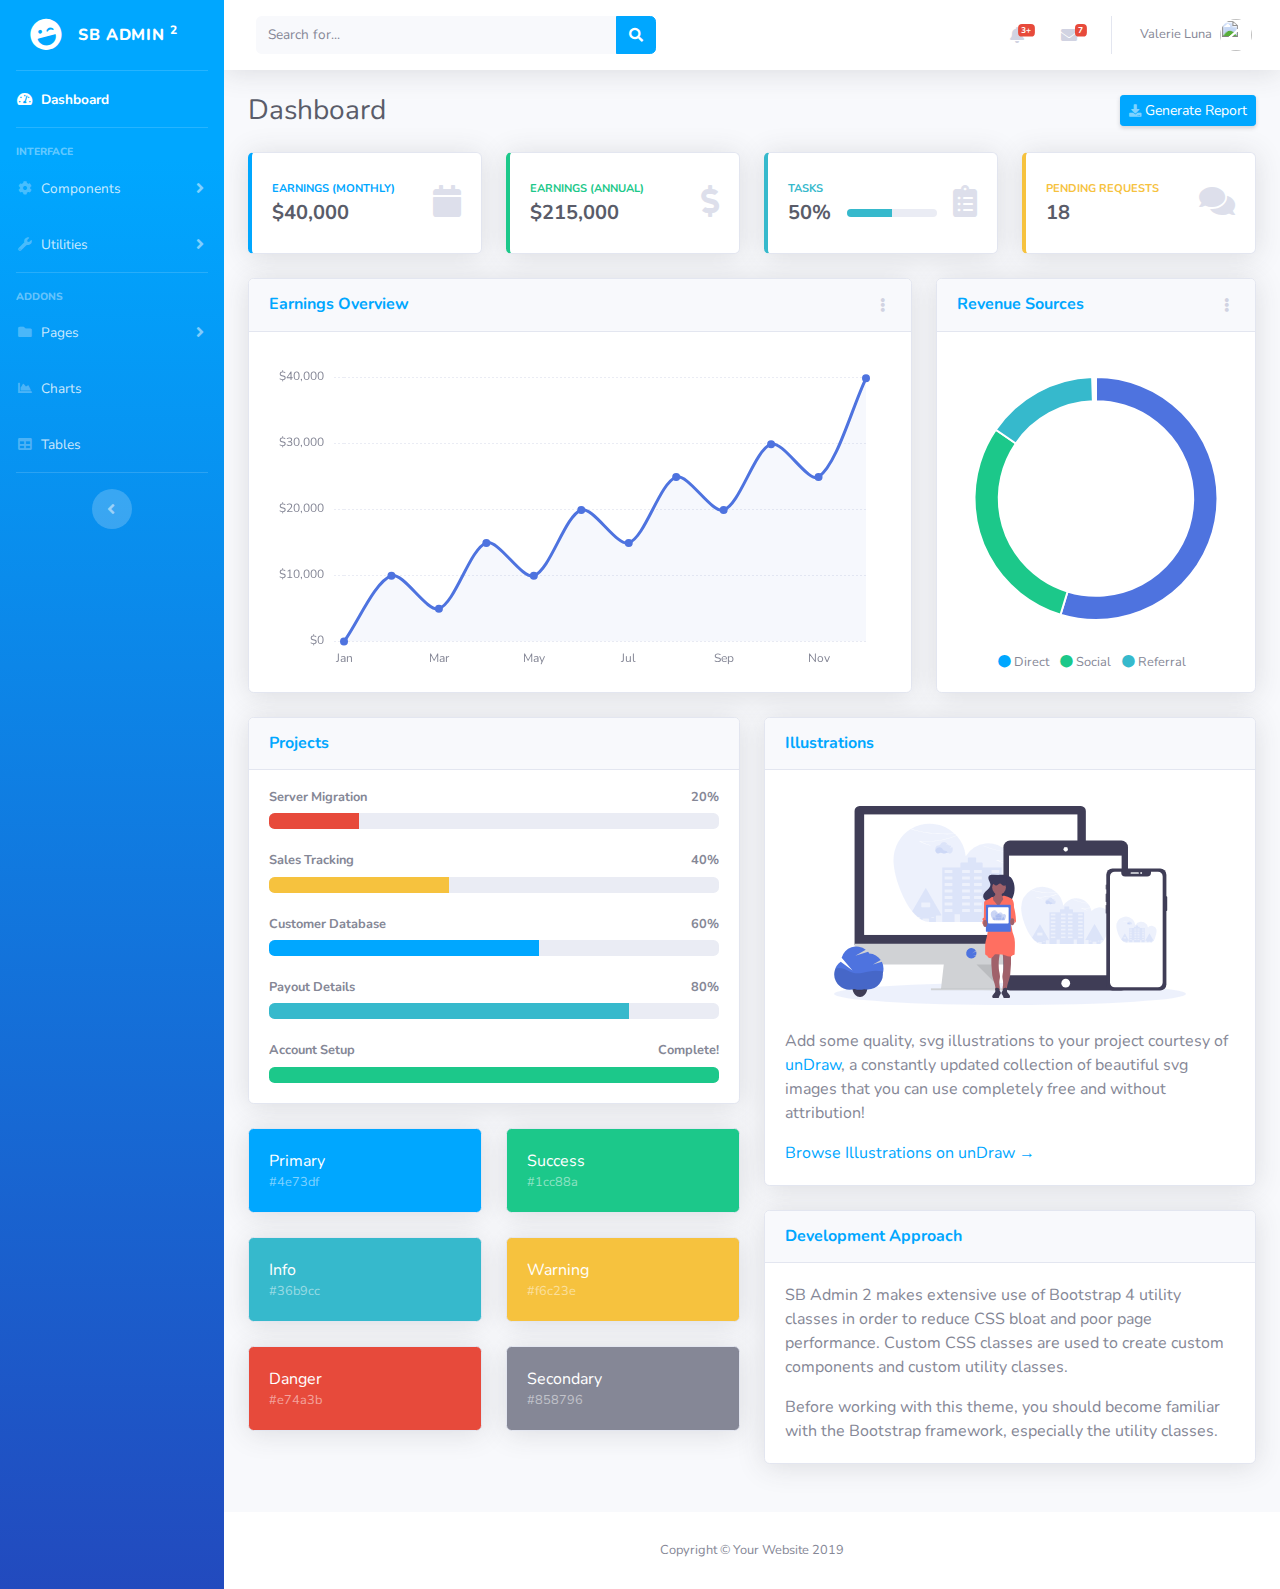
==== index.html @ bc983e1f "Proyecto inicial" ====
<!DOCTYPE html>
<html lang="en">

<head>

  <meta charset="utf-8">
  <meta http-equiv="X-UA-Compatible" content="IE=edge">
  <meta name="viewport" content="width=device-width, initial-scale=1, shrink-to-fit=no">
  <meta name="description" content="">
  <meta name="author" content="">

  <title>SB Admin 2 - Dashboard</title>

  <!-- Custom fonts for this template-->
  <link href="vendor/fontawesome-free/css/all.min.css" rel="stylesheet" type="text/css">
  <link href="https://fonts.googleapis.com/css?family=Nunito:200,200i,300,300i,400,400i,600,600i,700,700i,800,800i,900,900i" rel="stylesheet">

  <!-- Custom styles for this template-->
  <link href="css/sb-admin-2.min.css" rel="stylesheet">

</head>

<body id="page-top">

  <!-- Page Wrapper -->
  <div id="wrapper">

    <!-- Sidebar -->
    <ul class="navbar-nav bg-gradient-primary sidebar sidebar-dark accordion" id="accordionSidebar">

      <!-- Sidebar - Brand -->
      <a class="sidebar-brand d-flex align-items-center justify-content-center" href="index.html">
        <div class="sidebar-brand-icon rotate-n-15">
          <i class="fas fa-laugh-wink"></i>
        </div>
        <div class="sidebar-brand-text mx-3">SB Admin <sup>2</sup></div>
      </a>

      <!-- Divider -->
      <hr class="sidebar-divider my-0">

      <!-- Nav Item - Dashboard -->
      <li class="nav-item active">
        <a class="nav-link" href="index.html">
          <i class="fas fa-fw fa-tachometer-alt"></i>
          <span>Dashboard</span></a>
      </li>

      <!-- Divider -->
      <hr class="sidebar-divider">

      <!-- Heading -->
      <div class="sidebar-heading">
        Interface
      </div>

      <!-- Nav Item - Pages Collapse Menu -->
      <li class="nav-item">
        <a class="nav-link collapsed" href="#" data-toggle="collapse" data-target="#collapseTwo" aria-expanded="true" aria-controls="collapseTwo">
          <i class="fas fa-fw fa-cog"></i>
          <span>Components</span>
        </a>
        <div id="collapseTwo" class="collapse" aria-labelledby="headingTwo" data-parent="#accordionSidebar">
          <div class="bg-white py-2 collapse-inner rounded">
            <h6 class="collapse-header">Custom Components:</h6>
            <a class="collapse-item" href="buttons.html">Buttons</a>
            <a class="collapse-item" href="cards.html">Cards</a>
          </div>
        </div>
      </li>

      <!-- Nav Item - Utilities Collapse Menu -->
      <li class="nav-item">
        <a class="nav-link collapsed" href="#" data-toggle="collapse" data-target="#collapseUtilities" aria-expanded="true" aria-controls="collapseUtilities">
          <i class="fas fa-fw fa-wrench"></i>
          <span>Utilities</span>
        </a>
        <div id="collapseUtilities" class="collapse" aria-labelledby="headingUtilities" data-parent="#accordionSidebar">
          <div class="bg-white py-2 collapse-inner rounded">
            <h6 class="collapse-header">Custom Utilities:</h6>
            <a class="collapse-item" href="utilities-color.html">Colors</a>
            <a class="collapse-item" href="utilities-border.html">Borders</a>
            <a class="collapse-item" href="utilities-animation.html">Animations</a>
            <a class="collapse-item" href="utilities-other.html">Other</a>
          </div>
        </div>
      </li>

      <!-- Divider -->
      <hr class="sidebar-divider">

      <!-- Heading -->
      <div class="sidebar-heading">
        Addons
      </div>

      <!-- Nav Item - Pages Collapse Menu -->
      <li class="nav-item">
        <a class="nav-link collapsed" href="#" data-toggle="collapse" data-target="#collapsePages" aria-expanded="true" aria-controls="collapsePages">
          <i class="fas fa-fw fa-folder"></i>
          <span>Pages</span>
        </a>
        <div id="collapsePages" class="collapse" aria-labelledby="headingPages" data-parent="#accordionSidebar">
          <div class="bg-white py-2 collapse-inner rounded">
            <h6 class="collapse-header">Login Screens:</h6>
            <a class="collapse-item" href="login.html">Login</a>
            <a class="collapse-item" href="register.html">Register</a>
            <a class="collapse-item" href="forgot-password.html">Forgot Password</a>
            <div class="collapse-divider"></div>
            <h6 class="collapse-header">Other Pages:</h6>
            <a class="collapse-item" href="404.html">404 Page</a>
            <a class="collapse-item" href="blank.html">Blank Page</a>
          </div>
        </div>
      </li>

      <!-- Nav Item - Charts -->
      <li class="nav-item">
        <a class="nav-link" href="charts.html">
          <i class="fas fa-fw fa-chart-area"></i>
          <span>Charts</span></a>
      </li>

      <!-- Nav Item - Tables -->
      <li class="nav-item">
        <a class="nav-link" href="tables.html">
          <i class="fas fa-fw fa-table"></i>
          <span>Tables</span></a>
      </li>

      <!-- Divider -->
      <hr class="sidebar-divider d-none d-md-block">

      <!-- Sidebar Toggler (Sidebar) -->
      <div class="text-center d-none d-md-inline">
        <button class="rounded-circle border-0" id="sidebarToggle"></button>
      </div>

    </ul>
    <!-- End of Sidebar -->

    <!-- Content Wrapper -->
    <div id="content-wrapper" class="d-flex flex-column">

      <!-- Main Content -->
      <div id="content">

        <!-- Topbar -->
        <nav class="navbar navbar-expand navbar-light bg-white topbar mb-4 static-top shadow">

          <!-- Sidebar Toggle (Topbar) -->
          <button id="sidebarToggleTop" class="btn btn-link d-md-none rounded-circle mr-3">
            <i class="fa fa-bars"></i>
          </button>

          <!-- Topbar Search -->
          <form class="d-none d-sm-inline-block form-inline mr-auto ml-md-3 my-2 my-md-0 mw-100 navbar-search">
            <div class="input-group">
              <input type="text" class="form-control bg-light border-0 small" placeholder="Search for..." aria-label="Search" aria-describedby="basic-addon2">
              <div class="input-group-append">
                <button class="btn btn-primary" type="button">
                  <i class="fas fa-search fa-sm"></i>
                </button>
              </div>
            </div>
          </form>

          <!-- Topbar Navbar -->
          <ul class="navbar-nav ml-auto">

            <!-- Nav Item - Search Dropdown (Visible Only XS) -->
            <li class="nav-item dropdown no-arrow d-sm-none">
              <a class="nav-link dropdown-toggle" href="#" id="searchDropdown" role="button" data-toggle="dropdown" aria-haspopup="true" aria-expanded="false">
                <i class="fas fa-search fa-fw"></i>
              </a>
              <!-- Dropdown - Messages -->
              <div class="dropdown-menu dropdown-menu-right p-3 shadow animated--grow-in" aria-labelledby="searchDropdown">
                <form class="form-inline mr-auto w-100 navbar-search">
                  <div class="input-group">
                    <input type="text" class="form-control bg-light border-0 small" placeholder="Search for..." aria-label="Search" aria-describedby="basic-addon2">
                    <div class="input-group-append">
                      <button class="btn btn-primary" type="button">
                        <i class="fas fa-search fa-sm"></i>
                      </button>
                    </div>
                  </div>
                </form>
              </div>
            </li>

            <!-- Nav Item - Alerts -->
            <li class="nav-item dropdown no-arrow mx-1">
              <a class="nav-link dropdown-toggle" href="#" id="alertsDropdown" role="button" data-toggle="dropdown" aria-haspopup="true" aria-expanded="false">
                <i class="fas fa-bell fa-fw"></i>
                <!-- Counter - Alerts -->
                <span class="badge badge-danger badge-counter">3+</span>
              </a>
              <!-- Dropdown - Alerts -->
              <div class="dropdown-list dropdown-menu dropdown-menu-right shadow animated--grow-in" aria-labelledby="alertsDropdown">
                <h6 class="dropdown-header">
                  Alerts Center
                </h6>
                <a class="dropdown-item d-flex align-items-center" href="#">
                  <div class="mr-3">
                    <div class="icon-circle bg-primary">
                      <i class="fas fa-file-alt text-white"></i>
                    </div>
                  </div>
                  <div>
                    <div class="small text-gray-500">December 12, 2019</div>
                    <span class="font-weight-bold">A new monthly report is ready to download!</span>
                  </div>
                </a>
                <a class="dropdown-item d-flex align-items-center" href="#">
                  <div class="mr-3">
                    <div class="icon-circle bg-success">
                      <i class="fas fa-donate text-white"></i>
                    </div>
                  </div>
                  <div>
                    <div class="small text-gray-500">December 7, 2019</div>
                    $290.29 has been deposited into your account!
                  </div>
                </a>
                <a class="dropdown-item d-flex align-items-center" href="#">
                  <div class="mr-3">
                    <div class="icon-circle bg-warning">
                      <i class="fas fa-exclamation-triangle text-white"></i>
                    </div>
                  </div>
                  <div>
                    <div class="small text-gray-500">December 2, 2019</div>
                    Spending Alert: We've noticed unusually high spending for your account.
                  </div>
                </a>
                <a class="dropdown-item text-center small text-gray-500" href="#">Show All Alerts</a>
              </div>
            </li>

            <!-- Nav Item - Messages -->
            <li class="nav-item dropdown no-arrow mx-1">
              <a class="nav-link dropdown-toggle" href="#" id="messagesDropdown" role="button" data-toggle="dropdown" aria-haspopup="true" aria-expanded="false">
                <i class="fas fa-envelope fa-fw"></i>
                <!-- Counter - Messages -->
                <span class="badge badge-danger badge-counter">7</span>
              </a>
              <!-- Dropdown - Messages -->
              <div class="dropdown-list dropdown-menu dropdown-menu-right shadow animated--grow-in" aria-labelledby="messagesDropdown">
                <h6 class="dropdown-header">
                  Message Center
                </h6>
                <a class="dropdown-item d-flex align-items-center" href="#">
                  <div class="dropdown-list-image mr-3">
                    <img class="rounded-circle" src="https://source.unsplash.com/fn_BT9fwg_E/60x60" alt="">
                    <div class="status-indicator bg-success"></div>
                  </div>
                  <div class="font-weight-bold">
                    <div class="text-truncate">Hi there! I am wondering if you can help me with a problem I've been having.</div>
                    <div class="small text-gray-500">Emily Fowler · 58m</div>
                  </div>
                </a>
                <a class="dropdown-item d-flex align-items-center" href="#">
                  <div class="dropdown-list-image mr-3">
                    <img class="rounded-circle" src="https://source.unsplash.com/AU4VPcFN4LE/60x60" alt="">
                    <div class="status-indicator"></div>
                  </div>
                  <div>
                    <div class="text-truncate">I have the photos that you ordered last month, how would you like them sent to you?</div>
                    <div class="small text-gray-500">Jae Chun · 1d</div>
                  </div>
                </a>
                <a class="dropdown-item d-flex align-items-center" href="#">
                  <div class="dropdown-list-image mr-3">
                    <img class="rounded-circle" src="https://source.unsplash.com/CS2uCrpNzJY/60x60" alt="">
                    <div class="status-indicator bg-warning"></div>
                  </div>
                  <div>
                    <div class="text-truncate">Last month's report looks great, I am very happy with the progress so far, keep up the good work!</div>
                    <div class="small text-gray-500">Morgan Alvarez · 2d</div>
                  </div>
                </a>
                <a class="dropdown-item d-flex align-items-center" href="#">
                  <div class="dropdown-list-image mr-3">
                    <img class="rounded-circle" src="https://source.unsplash.com/Mv9hjnEUHR4/60x60" alt="">
                    <div class="status-indicator bg-success"></div>
                  </div>
                  <div>
                    <div class="text-truncate">Am I a good boy? The reason I ask is because someone told me that people say this to all dogs, even if they aren't good...</div>
                    <div class="small text-gray-500">Chicken the Dog · 2w</div>
                  </div>
                </a>
                <a class="dropdown-item text-center small text-gray-500" href="#">Read More Messages</a>
              </div>
            </li>

            <div class="topbar-divider d-none d-sm-block"></div>

            <!-- Nav Item - User Information -->
            <li class="nav-item dropdown no-arrow">
              <a class="nav-link dropdown-toggle" href="#" id="userDropdown" role="button" data-toggle="dropdown" aria-haspopup="true" aria-expanded="false">
                <span class="mr-2 d-none d-lg-inline text-gray-600 small">Valerie Luna</span>
                <img class="img-profile rounded-circle" src="https://source.unsplash.com/QAB-WJcbgJk/60x60">
              </a>
              <!-- Dropdown - User Information -->
              <div class="dropdown-menu dropdown-menu-right shadow animated--grow-in" aria-labelledby="userDropdown">
                <a class="dropdown-item" href="#">
                  <i class="fas fa-user fa-sm fa-fw mr-2 text-gray-400"></i>
                  Profile
                </a>
                <a class="dropdown-item" href="#">
                  <i class="fas fa-cogs fa-sm fa-fw mr-2 text-gray-400"></i>
                  Settings
                </a>
                <a class="dropdown-item" href="#">
                  <i class="fas fa-list fa-sm fa-fw mr-2 text-gray-400"></i>
                  Activity Log
                </a>
                <div class="dropdown-divider"></div>
                <a class="dropdown-item" href="#" data-toggle="modal" data-target="#logoutModal">
                  <i class="fas fa-sign-out-alt fa-sm fa-fw mr-2 text-gray-400"></i>
                  Logout
                </a>
              </div>
            </li>

          </ul>

        </nav>
        <!-- End of Topbar -->

        <!-- Begin Page Content -->
        <div class="container-fluid">

          <!-- Page Heading -->
          <div class="d-sm-flex align-items-center justify-content-between mb-4">
            <h1 class="h3 mb-0 text-gray-800">Dashboard</h1>
            <a href="#" class="d-none d-sm-inline-block btn btn-sm btn-primary shadow-sm"><i class="fas fa-download fa-sm text-white-50"></i> Generate Report</a>
          </div>

          <!-- Content Row -->
          <div class="row">

            <!-- Earnings (Monthly) Card Example -->
            <div class="col-xl-3 col-md-6 mb-4">
              <div class="card border-left-primary shadow h-100 py-2">
                <div class="card-body">
                  <div class="row no-gutters align-items-center">
                    <div class="col mr-2">
                      <div class="text-xs font-weight-bold text-primary text-uppercase mb-1">Earnings (Monthly)</div>
                      <div class="h5 mb-0 font-weight-bold text-gray-800">$40,000</div>
                    </div>
                    <div class="col-auto">
                      <i class="fas fa-calendar fa-2x text-gray-300"></i>
                    </div>
                  </div>
                </div>
              </div>
            </div>

            <!-- Earnings (Monthly) Card Example -->
            <div class="col-xl-3 col-md-6 mb-4">
              <div class="card border-left-success shadow h-100 py-2">
                <div class="card-body">
                  <div class="row no-gutters align-items-center">
                    <div class="col mr-2">
                      <div class="text-xs font-weight-bold text-success text-uppercase mb-1">Earnings (Annual)</div>
                      <div class="h5 mb-0 font-weight-bold text-gray-800">$215,000</div>
                    </div>
                    <div class="col-auto">
                      <i class="fas fa-dollar-sign fa-2x text-gray-300"></i>
                    </div>
                  </div>
                </div>
              </div>
            </div>

            <!-- Earnings (Monthly) Card Example -->
            <div class="col-xl-3 col-md-6 mb-4">
              <div class="card border-left-info shadow h-100 py-2">
                <div class="card-body">
                  <div class="row no-gutters align-items-center">
                    <div class="col mr-2">
                      <div class="text-xs font-weight-bold text-info text-uppercase mb-1">Tasks</div>
                      <div class="row no-gutters align-items-center">
                        <div class="col-auto">
                          <div class="h5 mb-0 mr-3 font-weight-bold text-gray-800">50%</div>
                        </div>
                        <div class="col">
                          <div class="progress progress-sm mr-2">
                            <div class="progress-bar bg-info" role="progressbar" style="width: 50%" aria-valuenow="50" aria-valuemin="0" aria-valuemax="100"></div>
                          </div>
                        </div>
                      </div>
                    </div>
                    <div class="col-auto">
                      <i class="fas fa-clipboard-list fa-2x text-gray-300"></i>
                    </div>
                  </div>
                </div>
              </div>
            </div>

            <!-- Pending Requests Card Example -->
            <div class="col-xl-3 col-md-6 mb-4">
              <div class="card border-left-warning shadow h-100 py-2">
                <div class="card-body">
                  <div class="row no-gutters align-items-center">
                    <div class="col mr-2">
                      <div class="text-xs font-weight-bold text-warning text-uppercase mb-1">Pending Requests</div>
                      <div class="h5 mb-0 font-weight-bold text-gray-800">18</div>
                    </div>
                    <div class="col-auto">
                      <i class="fas fa-comments fa-2x text-gray-300"></i>
                    </div>
                  </div>
                </div>
              </div>
            </div>
          </div>

          <!-- Content Row -->

          <div class="row">

            <!-- Area Chart -->
            <div class="col-xl-8 col-lg-7">
              <div class="card shadow mb-4">
                <!-- Card Header - Dropdown -->
                <div class="card-header py-3 d-flex flex-row align-items-center justify-content-between">
                  <h6 class="m-0 font-weight-bold text-primary">Earnings Overview</h6>
                  <div class="dropdown no-arrow">
                    <a class="dropdown-toggle" href="#" role="button" id="dropdownMenuLink" data-toggle="dropdown" aria-haspopup="true" aria-expanded="false">
                      <i class="fas fa-ellipsis-v fa-sm fa-fw text-gray-400"></i>
                    </a>
                    <div class="dropdown-menu dropdown-menu-right shadow animated--fade-in" aria-labelledby="dropdownMenuLink">
                      <div class="dropdown-header">Dropdown Header:</div>
                      <a class="dropdown-item" href="#">Action</a>
                      <a class="dropdown-item" href="#">Another action</a>
                      <div class="dropdown-divider"></div>
                      <a class="dropdown-item" href="#">Something else here</a>
                    </div>
                  </div>
                </div>
                <!-- Card Body -->
                <div class="card-body">
                  <div class="chart-area">
                    <canvas id="myAreaChart"></canvas>
                  </div>
                </div>
              </div>
            </div>

            <!-- Pie Chart -->
            <div class="col-xl-4 col-lg-5">
              <div class="card shadow mb-4">
                <!-- Card Header - Dropdown -->
                <div class="card-header py-3 d-flex flex-row align-items-center justify-content-between">
                  <h6 class="m-0 font-weight-bold text-primary">Revenue Sources</h6>
                  <div class="dropdown no-arrow">
                    <a class="dropdown-toggle" href="#" role="button" id="dropdownMenuLink" data-toggle="dropdown" aria-haspopup="true" aria-expanded="false">
                      <i class="fas fa-ellipsis-v fa-sm fa-fw text-gray-400"></i>
                    </a>
                    <div class="dropdown-menu dropdown-menu-right shadow animated--fade-in" aria-labelledby="dropdownMenuLink">
                      <div class="dropdown-header">Dropdown Header:</div>
                      <a class="dropdown-item" href="#">Action</a>
                      <a class="dropdown-item" href="#">Another action</a>
                      <div class="dropdown-divider"></div>
                      <a class="dropdown-item" href="#">Something else here</a>
                    </div>
                  </div>
                </div>
                <!-- Card Body -->
                <div class="card-body">
                  <div class="chart-pie pt-4 pb-2">
                    <canvas id="myPieChart"></canvas>
                  </div>
                  <div class="mt-4 text-center small">
                    <span class="mr-2">
                      <i class="fas fa-circle text-primary"></i> Direct
                    </span>
                    <span class="mr-2">
                      <i class="fas fa-circle text-success"></i> Social
                    </span>
                    <span class="mr-2">
                      <i class="fas fa-circle text-info"></i> Referral
                    </span>
                  </div>
                </div>
              </div>
            </div>
          </div>

          <!-- Content Row -->
          <div class="row">

            <!-- Content Column -->
            <div class="col-lg-6 mb-4">

              <!-- Project Card Example -->
              <div class="card shadow mb-4">
                <div class="card-header py-3">
                  <h6 class="m-0 font-weight-bold text-primary">Projects</h6>
                </div>
                <div class="card-body">
                  <h4 class="small font-weight-bold">Server Migration <span class="float-right">20%</span></h4>
                  <div class="progress mb-4">
                    <div class="progress-bar bg-danger" role="progressbar" style="width: 20%" aria-valuenow="20" aria-valuemin="0" aria-valuemax="100"></div>
                  </div>
                  <h4 class="small font-weight-bold">Sales Tracking <span class="float-right">40%</span></h4>
                  <div class="progress mb-4">
                    <div class="progress-bar bg-warning" role="progressbar" style="width: 40%" aria-valuenow="40" aria-valuemin="0" aria-valuemax="100"></div>
                  </div>
                  <h4 class="small font-weight-bold">Customer Database <span class="float-right">60%</span></h4>
                  <div class="progress mb-4">
                    <div class="progress-bar" role="progressbar" style="width: 60%" aria-valuenow="60" aria-valuemin="0" aria-valuemax="100"></div>
                  </div>
                  <h4 class="small font-weight-bold">Payout Details <span class="float-right">80%</span></h4>
                  <div class="progress mb-4">
                    <div class="progress-bar bg-info" role="progressbar" style="width: 80%" aria-valuenow="80" aria-valuemin="0" aria-valuemax="100"></div>
                  </div>
                  <h4 class="small font-weight-bold">Account Setup <span class="float-right">Complete!</span></h4>
                  <div class="progress">
                    <div class="progress-bar bg-success" role="progressbar" style="width: 100%" aria-valuenow="100" aria-valuemin="0" aria-valuemax="100"></div>
                  </div>
                </div>
              </div>

              <!-- Color System -->
              <div class="row">
                <div class="col-lg-6 mb-4">
                  <div class="card bg-primary text-white shadow">
                    <div class="card-body">
                      Primary
                      <div class="text-white-50 small">#4e73df</div>
                    </div>
                  </div>
                </div>
                <div class="col-lg-6 mb-4">
                  <div class="card bg-success text-white shadow">
                    <div class="card-body">
                      Success
                      <div class="text-white-50 small">#1cc88a</div>
                    </div>
                  </div>
                </div>
                <div class="col-lg-6 mb-4">
                  <div class="card bg-info text-white shadow">
                    <div class="card-body">
                      Info
                      <div class="text-white-50 small">#36b9cc</div>
                    </div>
                  </div>
                </div>
                <div class="col-lg-6 mb-4">
                  <div class="card bg-warning text-white shadow">
                    <div class="card-body">
                      Warning
                      <div class="text-white-50 small">#f6c23e</div>
                    </div>
                  </div>
                </div>
                <div class="col-lg-6 mb-4">
                  <div class="card bg-danger text-white shadow">
                    <div class="card-body">
                      Danger
                      <div class="text-white-50 small">#e74a3b</div>
                    </div>
                  </div>
                </div>
                <div class="col-lg-6 mb-4">
                  <div class="card bg-secondary text-white shadow">
                    <div class="card-body">
                      Secondary
                      <div class="text-white-50 small">#858796</div>
                    </div>
                  </div>
                </div>
              </div>

            </div>

            <div class="col-lg-6 mb-4">

              <!-- Illustrations -->
              <div class="card shadow mb-4">
                <div class="card-header py-3">
                  <h6 class="m-0 font-weight-bold text-primary">Illustrations</h6>
                </div>
                <div class="card-body">
                  <div class="text-center">
                    <img class="img-fluid px-3 px-sm-4 mt-3 mb-4" style="width: 25rem;" src="img/undraw_posting_photo.svg" alt="">
                  </div>
                  <p>Add some quality, svg illustrations to your project courtesy of <a target="_blank" rel="nofollow" href="https://undraw.co/">unDraw</a>, a constantly updated collection of beautiful svg images that you can use completely free and without attribution!</p>
                  <a target="_blank" rel="nofollow" href="https://undraw.co/">Browse Illustrations on unDraw &rarr;</a>
                </div>
              </div>

              <!-- Approach -->
              <div class="card shadow mb-4">
                <div class="card-header py-3">
                  <h6 class="m-0 font-weight-bold text-primary">Development Approach</h6>
                </div>
                <div class="card-body">
                  <p>SB Admin 2 makes extensive use of Bootstrap 4 utility classes in order to reduce CSS bloat and poor page performance. Custom CSS classes are used to create custom components and custom utility classes.</p>
                  <p class="mb-0">Before working with this theme, you should become familiar with the Bootstrap framework, especially the utility classes.</p>
                </div>
              </div>

            </div>
          </div>

        </div>
        <!-- /.container-fluid -->

      </div>
      <!-- End of Main Content -->

      <!-- Footer -->
      <footer class="sticky-footer bg-white">
        <div class="container my-auto">
          <div class="copyright text-center my-auto">
            <span>Copyright &copy; Your Website 2019</span>
          </div>
        </div>
      </footer>
      <!-- End of Footer -->

    </div>
    <!-- End of Content Wrapper -->

  </div>
  <!-- End of Page Wrapper -->

  <!-- Scroll to Top Button-->
  <a class="scroll-to-top rounded" href="#page-top">
    <i class="fas fa-angle-up"></i>
  </a>

  <!-- Logout Modal-->
  <div class="modal fade" id="logoutModal" tabindex="-1" role="dialog" aria-labelledby="exampleModalLabel" aria-hidden="true">
    <div class="modal-dialog" role="document">
      <div class="modal-content">
        <div class="modal-header">
          <h5 class="modal-title" id="exampleModalLabel">Ready to Leave?</h5>
          <button class="close" type="button" data-dismiss="modal" aria-label="Close">
            <span aria-hidden="true">×</span>
          </button>
        </div>
        <div class="modal-body">Select "Logout" below if you are ready to end your current session.</div>
        <div class="modal-footer">
          <button class="btn btn-secondary" type="button" data-dismiss="modal">Cancel</button>
          <a class="btn btn-primary" href="login.html">Logout</a>
        </div>
      </div>
    </div>
  </div>

  <!-- Bootstrap core JavaScript-->
  <script src="vendor/jquery/jquery.min.js"></script>
  <script src="vendor/bootstrap/js/bootstrap.bundle.min.js"></script>

  <!-- Core plugin JavaScript-->
  <script src="vendor/jquery-easing/jquery.easing.min.js"></script>

  <!-- Custom scripts for all pages-->
  <script src="js/sb-admin-2.min.js"></script>

  <!-- Page level plugins -->
  <script src="vendor/chart.js/Chart.min.js"></script>

  <!-- Page level custom scripts -->
  <script src="js/demo/chart-area-demo.js"></script>
  <script src="js/demo/chart-pie-demo.js"></script>

</body>

</html>
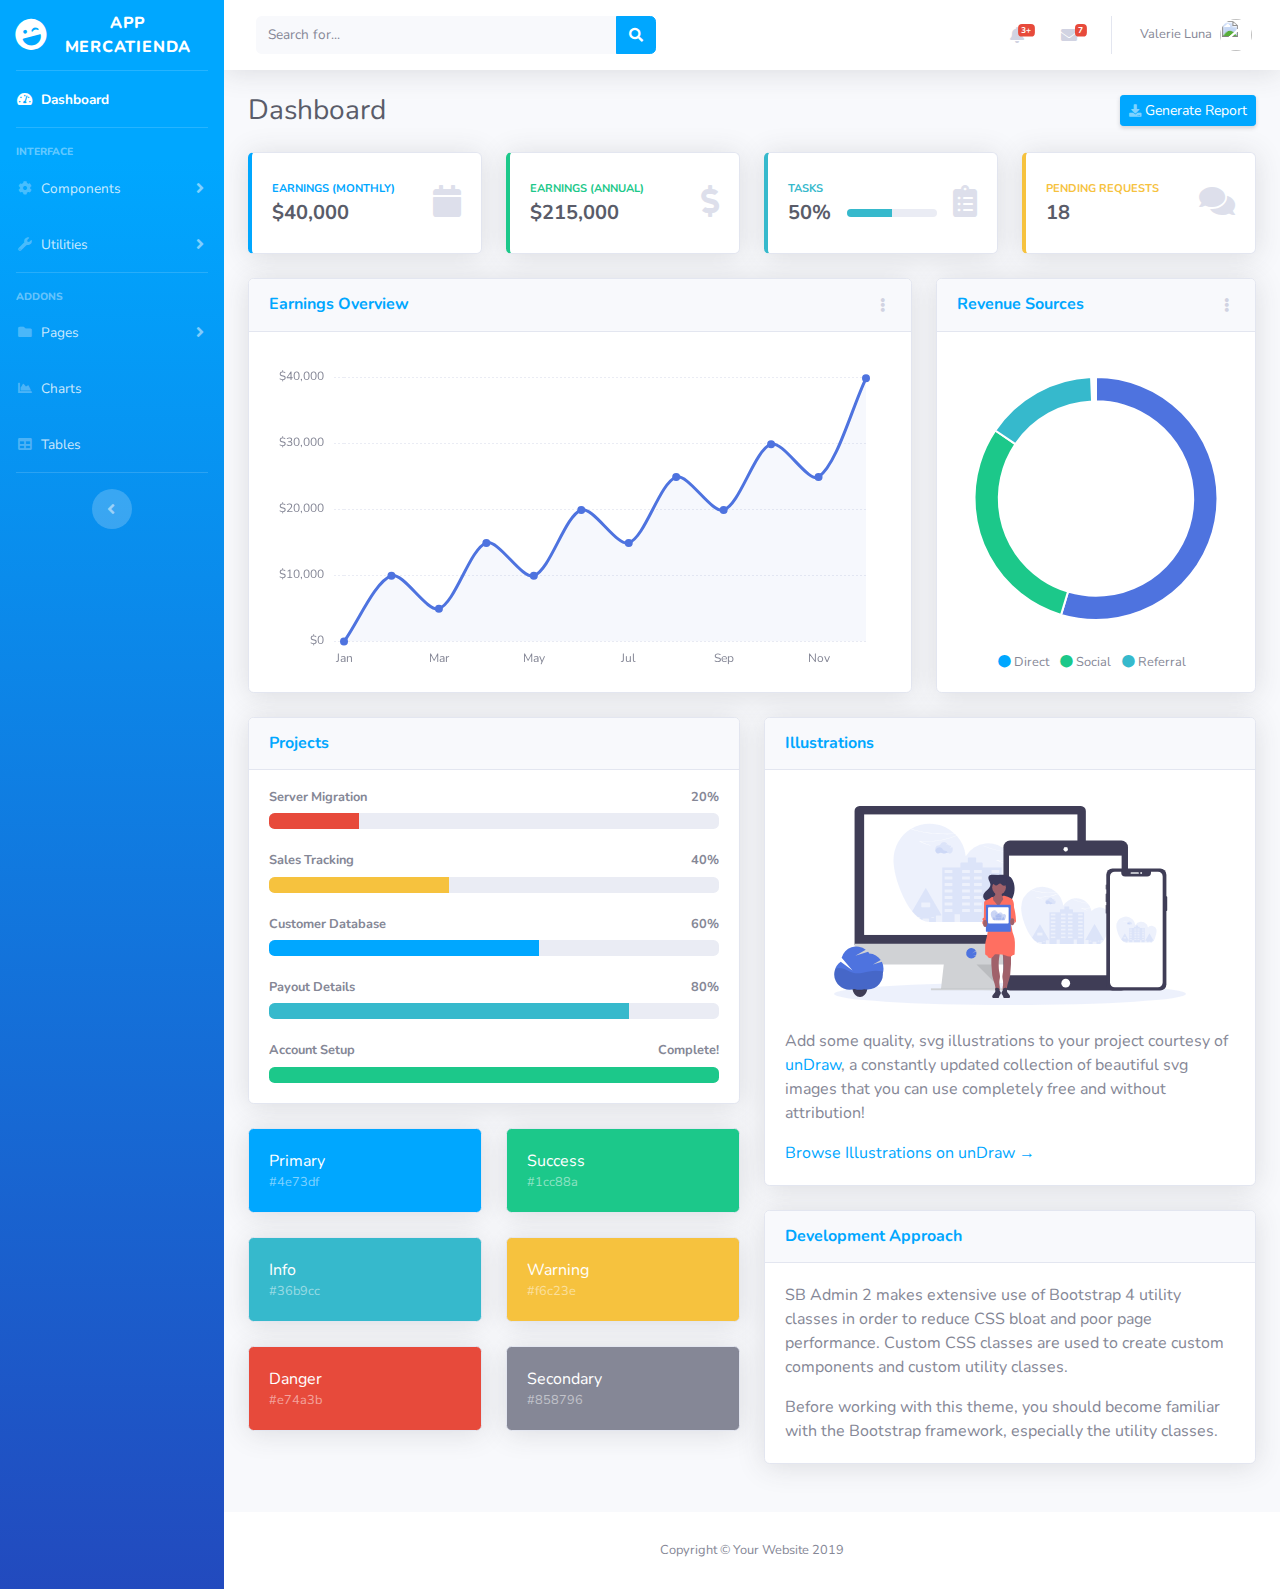
==== commit 1b89d070: "modified:   blank.html 	modified:   index.html 	new file:   startbootstrap-sb-admin-2 	modified:   t" ====
--- a/index.html
+++ b/index.html
@@ -9,7 +9,7 @@
   <meta name="description" content="">
   <meta name="author" content="">
 
-  <title>SB Admin 2 - Dashboard</title>
+  <title>App MercaTienda</title>
 
   <!-- Custom fonts for this template-->
   <link href="vendor/fontawesome-free/css/all.min.css" rel="stylesheet" type="text/css">
@@ -33,7 +33,7 @@
         <div class="sidebar-brand-icon rotate-n-15">
           <i class="fas fa-laugh-wink"></i>
         </div>
-        <div class="sidebar-brand-text mx-3">SB Admin <sup>2</sup></div>
+        <div class="sidebar-brand-text mx-3">App MercaTienda</div>
       </a>
 
       <!-- Divider -->
